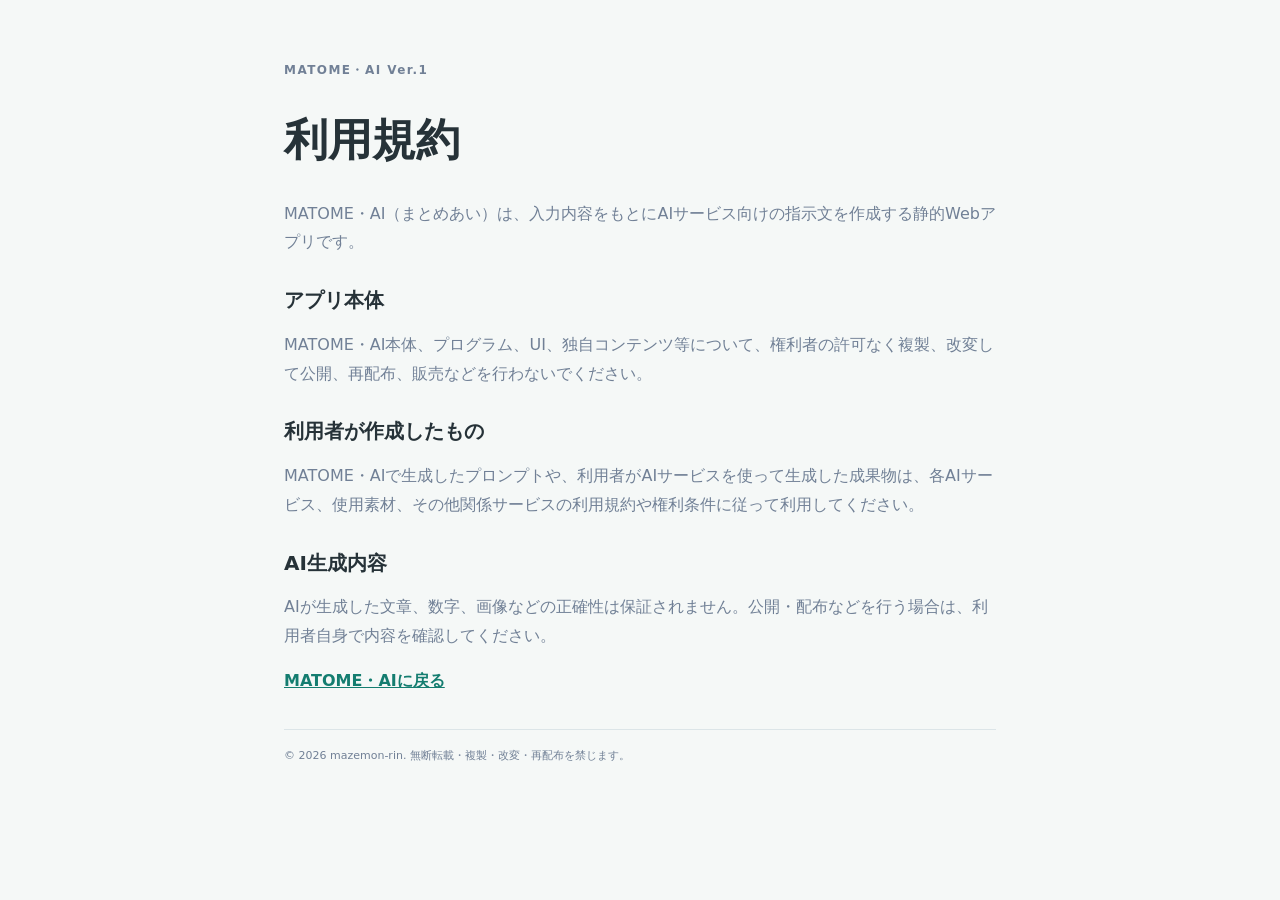
==== terms.html @ 3bdf48e7 "MATOME-AI Ver.1 release candidate" ====
<!doctype html>
<html lang="ja">
<head>
  <meta charset="utf-8">
  <meta name="viewport" content="width=device-width,initial-scale=1">
  <meta name="robots" content="noindex, nofollow">
  <title>利用規約｜MATOME・AI Ver.1</title>
  <link rel="stylesheet" href="style.css">
</head>
<body>
  <main class="terms-page">
    <p class="eyebrow">MATOME・AI Ver.1</p>
    <h1>利用規約</h1>
    <p>MATOME・AI（まとめあい）は、入力内容をもとにAIサービス向けの指示文を作成する静的Webアプリです。</p>
    <h2>アプリ本体</h2>
    <p>MATOME・AI本体、プログラム、UI、独自コンテンツ等について、権利者の許可なく複製、改変して公開、再配布、販売などを行わないでください。</p>
    <h2>利用者が作成したもの</h2>
    <p>MATOME・AIで生成したプロンプトや、利用者がAIサービスを使って生成した成果物は、各AIサービス、使用素材、その他関係サービスの利用規約や権利条件に従って利用してください。</p>
    <h2>AI生成内容</h2>
    <p>AIが生成した文章、数字、画像などの正確性は保証されません。公開・配布などを行う場合は、利用者自身で内容を確認してください。</p>
    <p><a href="./">MATOME・AIに戻る</a></p>
    <p class="site-footer">© 2026 mazemon-rin. 無断転載・複製・改変・再配布を禁じます。</p>
  </main>
</body>
</html>
---- style.css ----
:root{--ink:#263238;--muted:#718096;--line:#dce5e8;--paper:#fff;--bg:#f5f8f7;--accent:#147d70;--soft:#e2f2ef}*{box-sizing:border-box}body{margin:0;background:var(--bg);color:var(--ink);font-family:system-ui,-apple-system,'Hiragino Kaku Gothic ProN',sans-serif}button,input,textarea{font:inherit}button{cursor:pointer;border:0}.shell{max-width:1100px;margin:auto;padding:26px 24px 60px}.topbar{display:flex;justify-content:space-between;align-items:center}.brand{display:flex;gap:10px;align-items:center;color:inherit;text-decoration:none}.logo{display:grid;place-items:center;width:38px;height:38px;border-radius:12px;background:var(--accent);color:white;font-weight:800;font-size:22px}.brand b,.brand small{display:block}.brand small{color:var(--muted);font-size:11px;margin-top:3px}.link-button{background:none;color:var(--muted)}.progress{display:grid;grid-template-columns:repeat(9,1fr);gap:6px;margin:34px 0 44px}.step-nav{display:flex;flex-direction:column;align-items:center;gap:4px;padding:7px 3px;background:transparent;color:#9aa7aa;font-size:11px;border-bottom:3px solid #d9e2e3}.step-nav span{display:grid;place-items:center;width:24px;height:24px;border-radius:50%;background:#d9e2e3;color:white;font-weight:800}.step-nav.done,.step-nav.current{color:var(--accent);border-color:var(--accent)}.step-nav.done span,.step-nav.current span{background:var(--accent)}.step-nav.current{font-weight:800}.step-nav:disabled{cursor:default;opacity:.55}.step-nav.current:disabled{opacity:1}.heading{max-width:720px;margin-bottom:30px}.eyebrow{color:var(--accent);font-weight:800;letter-spacing:.12em;font-size:12px}.heading h1{font-size:clamp(28px,5vw,48px);line-height:1.25;margin:10px 0}.heading p{color:var(--muted)}.topic-first{max-width:760px;background:#fff;border-radius:18px;padding:22px;margin-bottom:26px}.topic-first label{display:grid;gap:8px;color:var(--muted);font-size:14px}.topic-first textarea{width:100%;border:1px solid var(--line);border-radius:10px;padding:12px;background:#fbfdfc;color:var(--ink);min-height:90px}.topic-first p,.optional-note p{margin-bottom:0;color:var(--muted)}.optional-note,.ai-note{max-width:700px;background:var(--soft);padding:16px 20px;border-radius:14px;margin-bottom:16px}.optional-note strong{color:var(--accent)}.cards,.choice-row{display:grid;grid-template-columns:repeat(auto-fit,minmax(180px,1fr));gap:14px}.choice-card{padding:0 16px 18px;text-align:left;background:var(--paper);border:2px solid transparent;border-radius:16px;box-shadow:0 5px 20px #233c3d0b;overflow:hidden}.choice-card.selected{border-color:var(--accent);background:var(--soft)}.choice-card strong,.choice-card small{display:block}.choice-card strong{font-size:16px;margin-top:14px}.choice-card small{color:var(--muted);line-height:1.6;margin-top:7px}.choice-image{display:block;width:calc(100% + 32px);height:170px;margin:0 -16px;object-fit:cover}.form-card{display:grid;gap:18px;max-width:700px;background:white;border-radius:18px;padding:24px}.form-card label{display:grid;gap:8px;color:var(--muted);font-size:14px}.form-card input,.form-card textarea,.result-card textarea{width:100%;border:1px solid var(--line);border-radius:10px;padding:12px;background:#fbfdfc;color:var(--ink)}textarea{min-height:100px;resize:vertical}.summary{background:white;border-radius:18px;padding:20px;max-width:700px}.summary p{border-bottom:1px solid var(--line);padding:10px;margin:0}.summary b{display:inline-block;width:110px;color:var(--muted)}.nav{display:flex;justify-content:flex-end;gap:12px;margin-top:30px}.nav button,.actions button,.button-like{padding:12px 18px;border-radius:10px;background:white;color:var(--ink);border:1px solid var(--line)}.primary{background:var(--accent)!important;color:white!important;border-color:var(--accent)!important}.result-card{background:white;padding:22px;border-radius:18px}.result-card textarea{min-height:300px}.actions{display:flex;gap:10px;flex-wrap:wrap;margin-top:15px}.button-like{display:inline-block}.button-like input{display:none}#status{color:var(--accent);font-weight:700}.history{margin-top:34px}.history article{background:white;padding:12px 16px;border-radius:10px;margin:8px 0}.history time{color:var(--muted);font-size:12px}@media(max-width:700px){.shell{padding:18px 15px 45px}.progress{gap:2px;margin:25px 0 30px}.step-nav{font-size:9px}.step-nav span{width:20px;height:20px}.choice-image{width:calc(100% + 24px);margin-left:-12px;margin-right:-12px;height:120px}.choice-card{padding-left:12px;padding-right:12px}.summary b{width:90px}.topbar b{font-size:14px}}
.tagline{margin:8px 0 0 48px;color:var(--accent);font-weight:700;font-size:14px}.recommend-note{max-width:700px;color:var(--muted);font-size:13px;margin:0 0 16px}.badge{display:inline-block;margin-left:6px;padding:3px 7px;border-radius:999px;background:#f2b84b;color:#543b00;font-size:11px;vertical-align:middle}.release-notes{margin-top:38px;max-width:700px;color:var(--muted);font-size:12px}.release-notes p{margin:7px 0}.note-link{display:inline-block;color:var(--accent);font-weight:700;background:none;padding:0;text-decoration:underline}.note-link:disabled{color:var(--muted);cursor:not-allowed;text-decoration:none}.site-footer{display:flex;flex-wrap:wrap;gap:12px;margin-top:34px;padding-top:16px;border-top:1px solid var(--line);color:var(--muted);font-size:11px}.site-footer a{color:inherit}.terms-page{max-width:760px;margin:auto;padding:48px 24px 60px}.terms-page h1{font-size:clamp(28px,5vw,44px)}.terms-page h2{margin-top:30px;font-size:20px}.terms-page p{line-height:1.8;color:var(--muted)}.terms-page a{color:var(--accent);font-weight:700}@media(max-width:700px){.topbar{align-items:flex-start}.brand b{font-size:13px}.tagline{margin-left:48px;font-size:13px}.site-footer{display:grid;gap:8px}}
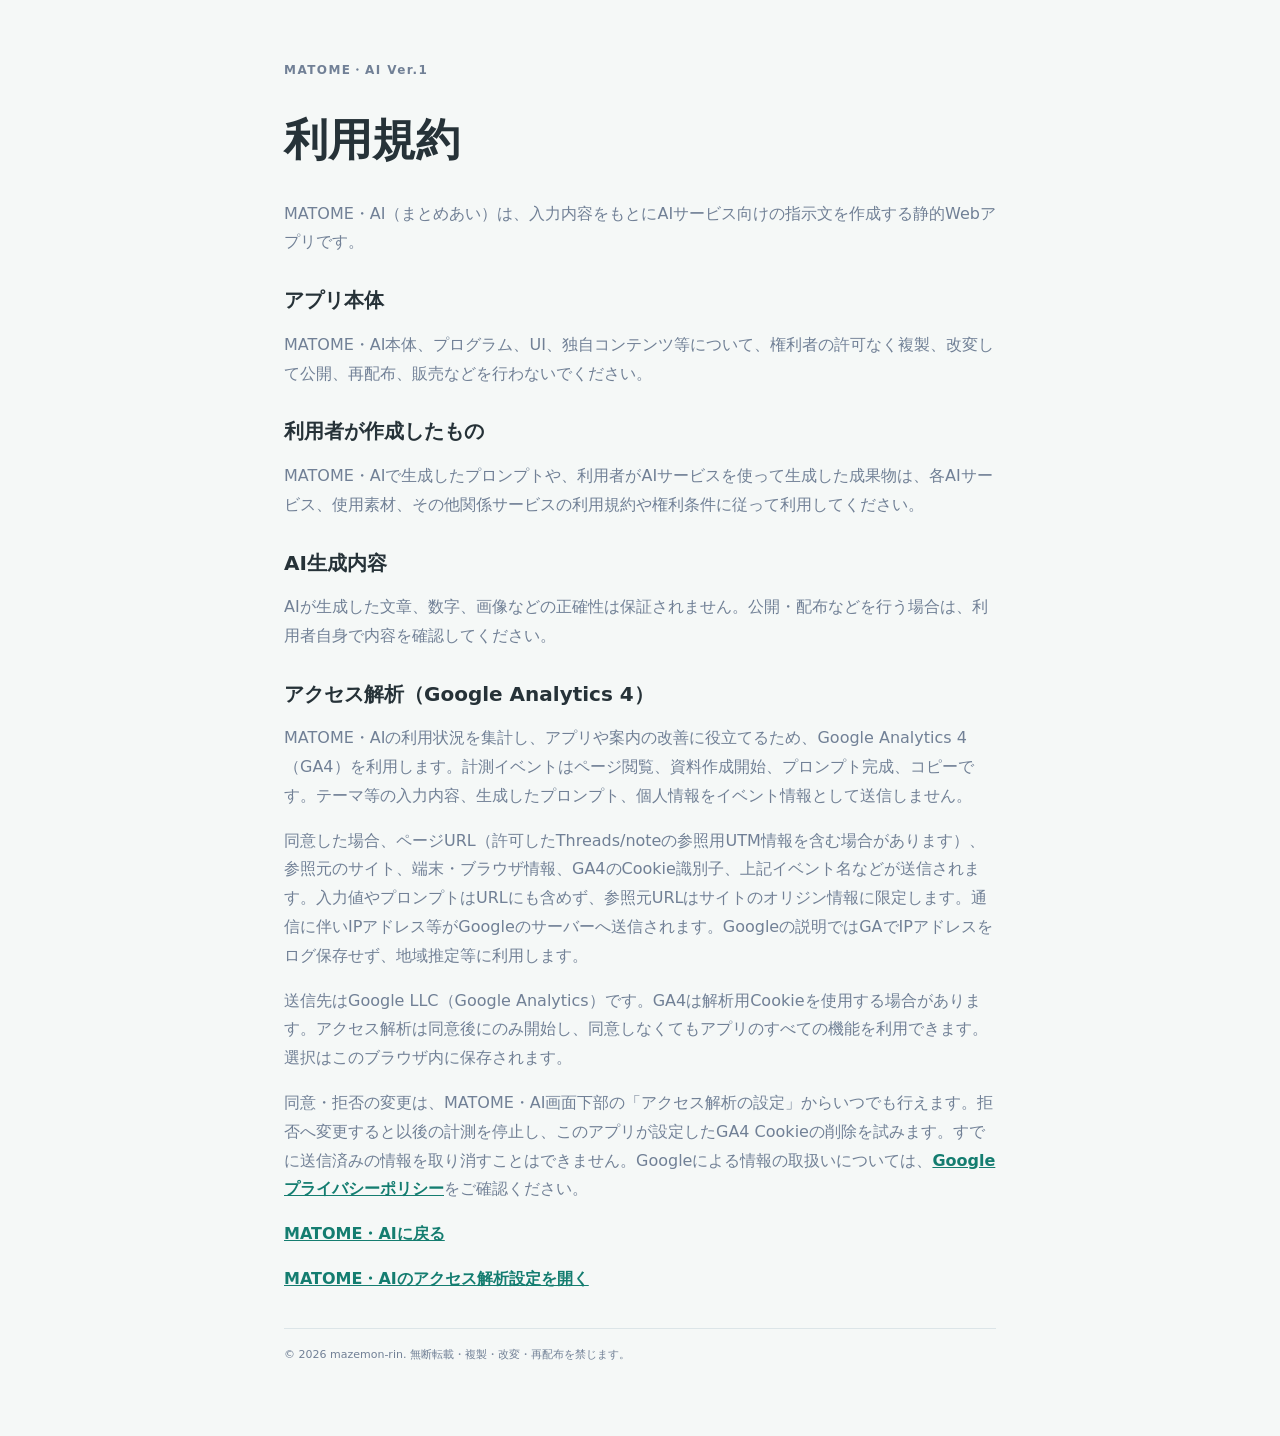
==== commit 9e5c9501: "Add consent-based GA4 analytics" ====
--- a/terms.html
+++ b/terms.html
@@ -18,7 +18,13 @@
     <p>MATOME・AIで生成したプロンプトや、利用者がAIサービスを使って生成した成果物は、各AIサービス、使用素材、その他関係サービスの利用規約や権利条件に従って利用してください。</p>
     <h2>AI生成内容</h2>
     <p>AIが生成した文章、数字、画像などの正確性は保証されません。公開・配布などを行う場合は、利用者自身で内容を確認してください。</p>
+    <h2 id="analytics">アクセス解析（Google Analytics 4）</h2>
+    <p>MATOME・AIの利用状況を集計し、アプリや案内の改善に役立てるため、Google Analytics 4（GA4）を利用します。計測イベントはページ閲覧、資料作成開始、プロンプト完成、コピーです。テーマ等の入力内容、生成したプロンプト、個人情報をイベント情報として送信しません。</p>
+    <p>同意した場合、ページURL（許可したThreads/noteの参照用UTM情報を含む場合があります）、参照元のサイト、端末・ブラウザ情報、GA4のCookie識別子、上記イベント名などが送信されます。入力値やプロンプトはURLにも含めず、参照元URLはサイトのオリジン情報に限定します。通信に伴いIPアドレス等がGoogleのサーバーへ送信されます。Googleの説明ではGAでIPアドレスをログ保存せず、地域推定等に利用します。</p>
+    <p>送信先はGoogle LLC（Google Analytics）です。GA4は解析用Cookieを使用する場合があります。アクセス解析は同意後にのみ開始し、同意しなくてもアプリのすべての機能を利用できます。選択はこのブラウザ内に保存されます。</p>
+    <p>同意・拒否の変更は、MATOME・AI画面下部の「アクセス解析の設定」からいつでも行えます。拒否へ変更すると以後の計測を停止し、このアプリが設定したGA4 Cookieの削除を試みます。すでに送信済みの情報を取り消すことはできません。Googleによる情報の取扱いについては、<a href="https://policies.google.com/privacy" target="_blank" rel="noreferrer">Googleプライバシーポリシー</a>をご確認ください。</p>
     <p><a href="./">MATOME・AIに戻る</a></p>
+    <p><a href="./#analytics-settings">MATOME・AIのアクセス解析設定を開く</a></p>
     <p class="site-footer">© 2026 mazemon-rin. 無断転載・複製・改変・再配布を禁じます。</p>
   </main>
 </body>
--- a/style.css
+++ b/style.css
@@ -1,2 +1,6 @@
 :root{--ink:#263238;--muted:#718096;--line:#dce5e8;--paper:#fff;--bg:#f5f8f7;--accent:#147d70;--soft:#e2f2ef}*{box-sizing:border-box}body{margin:0;background:var(--bg);color:var(--ink);font-family:system-ui,-apple-system,'Hiragino Kaku Gothic ProN',sans-serif}button,input,textarea{font:inherit}button{cursor:pointer;border:0}.shell{max-width:1100px;margin:auto;padding:26px 24px 60px}.topbar{display:flex;justify-content:space-between;align-items:center}.brand{display:flex;gap:10px;align-items:center;color:inherit;text-decoration:none}.logo{display:grid;place-items:center;width:38px;height:38px;border-radius:12px;background:var(--accent);color:white;font-weight:800;font-size:22px}.brand b,.brand small{display:block}.brand small{color:var(--muted);font-size:11px;margin-top:3px}.link-button{background:none;color:var(--muted)}.progress{display:grid;grid-template-columns:repeat(9,1fr);gap:6px;margin:34px 0 44px}.step-nav{display:flex;flex-direction:column;align-items:center;gap:4px;padding:7px 3px;background:transparent;color:#9aa7aa;font-size:11px;border-bottom:3px solid #d9e2e3}.step-nav span{display:grid;place-items:center;width:24px;height:24px;border-radius:50%;background:#d9e2e3;color:white;font-weight:800}.step-nav.done,.step-nav.current{color:var(--accent);border-color:var(--accent)}.step-nav.done span,.step-nav.current span{background:var(--accent)}.step-nav.current{font-weight:800}.step-nav:disabled{cursor:default;opacity:.55}.step-nav.current:disabled{opacity:1}.heading{max-width:720px;margin-bottom:30px}.eyebrow{color:var(--accent);font-weight:800;letter-spacing:.12em;font-size:12px}.heading h1{font-size:clamp(28px,5vw,48px);line-height:1.25;margin:10px 0}.heading p{color:var(--muted)}.topic-first{max-width:760px;background:#fff;border-radius:18px;padding:22px;margin-bottom:26px}.topic-first label{display:grid;gap:8px;color:var(--muted);font-size:14px}.topic-first textarea{width:100%;border:1px solid var(--line);border-radius:10px;padding:12px;background:#fbfdfc;color:var(--ink);min-height:90px}.topic-first p,.optional-note p{margin-bottom:0;color:var(--muted)}.optional-note,.ai-note{max-width:700px;background:var(--soft);padding:16px 20px;border-radius:14px;margin-bottom:16px}.optional-note strong{color:var(--accent)}.cards,.choice-row{display:grid;grid-template-columns:repeat(auto-fit,minmax(180px,1fr));gap:14px}.choice-card{padding:0 16px 18px;text-align:left;background:var(--paper);border:2px solid transparent;border-radius:16px;box-shadow:0 5px 20px #233c3d0b;overflow:hidden}.choice-card.selected{border-color:var(--accent);background:var(--soft)}.choice-card strong,.choice-card small{display:block}.choice-card strong{font-size:16px;margin-top:14px}.choice-card small{color:var(--muted);line-height:1.6;margin-top:7px}.choice-image{display:block;width:calc(100% + 32px);height:170px;margin:0 -16px;object-fit:cover}.form-card{display:grid;gap:18px;max-width:700px;background:white;border-radius:18px;padding:24px}.form-card label{display:grid;gap:8px;color:var(--muted);font-size:14px}.form-card input,.form-card textarea,.result-card textarea{width:100%;border:1px solid var(--line);border-radius:10px;padding:12px;background:#fbfdfc;color:var(--ink)}textarea{min-height:100px;resize:vertical}.summary{background:white;border-radius:18px;padding:20px;max-width:700px}.summary p{border-bottom:1px solid var(--line);padding:10px;margin:0}.summary b{display:inline-block;width:110px;color:var(--muted)}.nav{display:flex;justify-content:flex-end;gap:12px;margin-top:30px}.nav button,.actions button,.button-like{padding:12px 18px;border-radius:10px;background:white;color:var(--ink);border:1px solid var(--line)}.primary{background:var(--accent)!important;color:white!important;border-color:var(--accent)!important}.result-card{background:white;padding:22px;border-radius:18px}.result-card textarea{min-height:300px}.actions{display:flex;gap:10px;flex-wrap:wrap;margin-top:15px}.button-like{display:inline-block}.button-like input{display:none}#status{color:var(--accent);font-weight:700}.history{margin-top:34px}.history article{background:white;padding:12px 16px;border-radius:10px;margin:8px 0}.history time{color:var(--muted);font-size:12px}@media(max-width:700px){.shell{padding:18px 15px 45px}.progress{gap:2px;margin:25px 0 30px}.step-nav{font-size:9px}.step-nav span{width:20px;height:20px}.choice-image{width:calc(100% + 24px);margin-left:-12px;margin-right:-12px;height:120px}.choice-card{padding-left:12px;padding-right:12px}.summary b{width:90px}.topbar b{font-size:14px}}
 .tagline{margin:8px 0 0 48px;color:var(--accent);font-weight:700;font-size:14px}.recommend-note{max-width:700px;color:var(--muted);font-size:13px;margin:0 0 16px}.badge{display:inline-block;margin-left:6px;padding:3px 7px;border-radius:999px;background:#f2b84b;color:#543b00;font-size:11px;vertical-align:middle}.release-notes{margin-top:38px;max-width:700px;color:var(--muted);font-size:12px}.release-notes p{margin:7px 0}.note-link{display:inline-block;color:var(--accent);font-weight:700;background:none;padding:0;text-decoration:underline}.note-link:disabled{color:var(--muted);cursor:not-allowed;text-decoration:none}.site-footer{display:flex;flex-wrap:wrap;gap:12px;margin-top:34px;padding-top:16px;border-top:1px solid var(--line);color:var(--muted);font-size:11px}.site-footer a{color:inherit}.terms-page{max-width:760px;margin:auto;padding:48px 24px 60px}.terms-page h1{font-size:clamp(28px,5vw,44px)}.terms-page h2{margin-top:30px;font-size:20px}.terms-page p{line-height:1.8;color:var(--muted)}.terms-page a{color:var(--accent);font-weight:700}@media(max-width:700px){.topbar{align-items:flex-start}.brand b{font-size:13px}.tagline{margin-left:48px;font-size:13px}.site-footer{display:grid;gap:8px}}
+/* Secondary controls for restoring saved projects and clearing one step. */
+.nav #clearStep{margin-right:auto}.subtle-button{background:transparent!important;color:var(--muted)!important;border-color:transparent!important;font-size:13px}.subtle-button:hover{background:#edf3f2!important;color:var(--ink)!important}.history article{display:flex;align-items:center;justify-content:space-between;gap:14px}.history article p{margin:5px 0 0}.restore-project{flex:none;padding:8px 14px;border-radius:9px;background:var(--soft);color:var(--accent);font-weight:700}.restore-project:hover{background:#cfe8e3}@media(max-width:480px){.history article{align-items:flex-start}.nav #clearStep{padding-inline:10px}}
+.analytics-consent{display:flex;align-items:center;justify-content:space-between;gap:18px;margin:18px 0;padding:14px 16px;border:1px solid var(--line);border-radius:12px;background:#fff;color:var(--ink);font-size:13px}.analytics-consent p{margin:5px 0 0;color:var(--muted);line-height:1.6}.analytics-consent a{color:var(--accent);font-weight:700}.analytics-actions{display:flex;flex:none;flex-wrap:wrap;gap:8px}.analytics-actions button{padding:9px 12px;border:1px solid var(--line);border-radius:9px;background:#fff;color:var(--ink);font-size:13px}.analytics-actions button.primary{background:var(--accent)!important;color:#fff!important;border-color:var(--accent)!important}.analytics-status{flex-basis:100%;color:#9b3d30!important}.site-footer #analytics-settings-link{color:inherit;text-decoration:underline}
+@media(max-width:700px){.analytics-consent{align-items:flex-start;flex-direction:column;gap:10px}.analytics-actions{width:100%}.analytics-actions button{flex:1 1 auto}}
